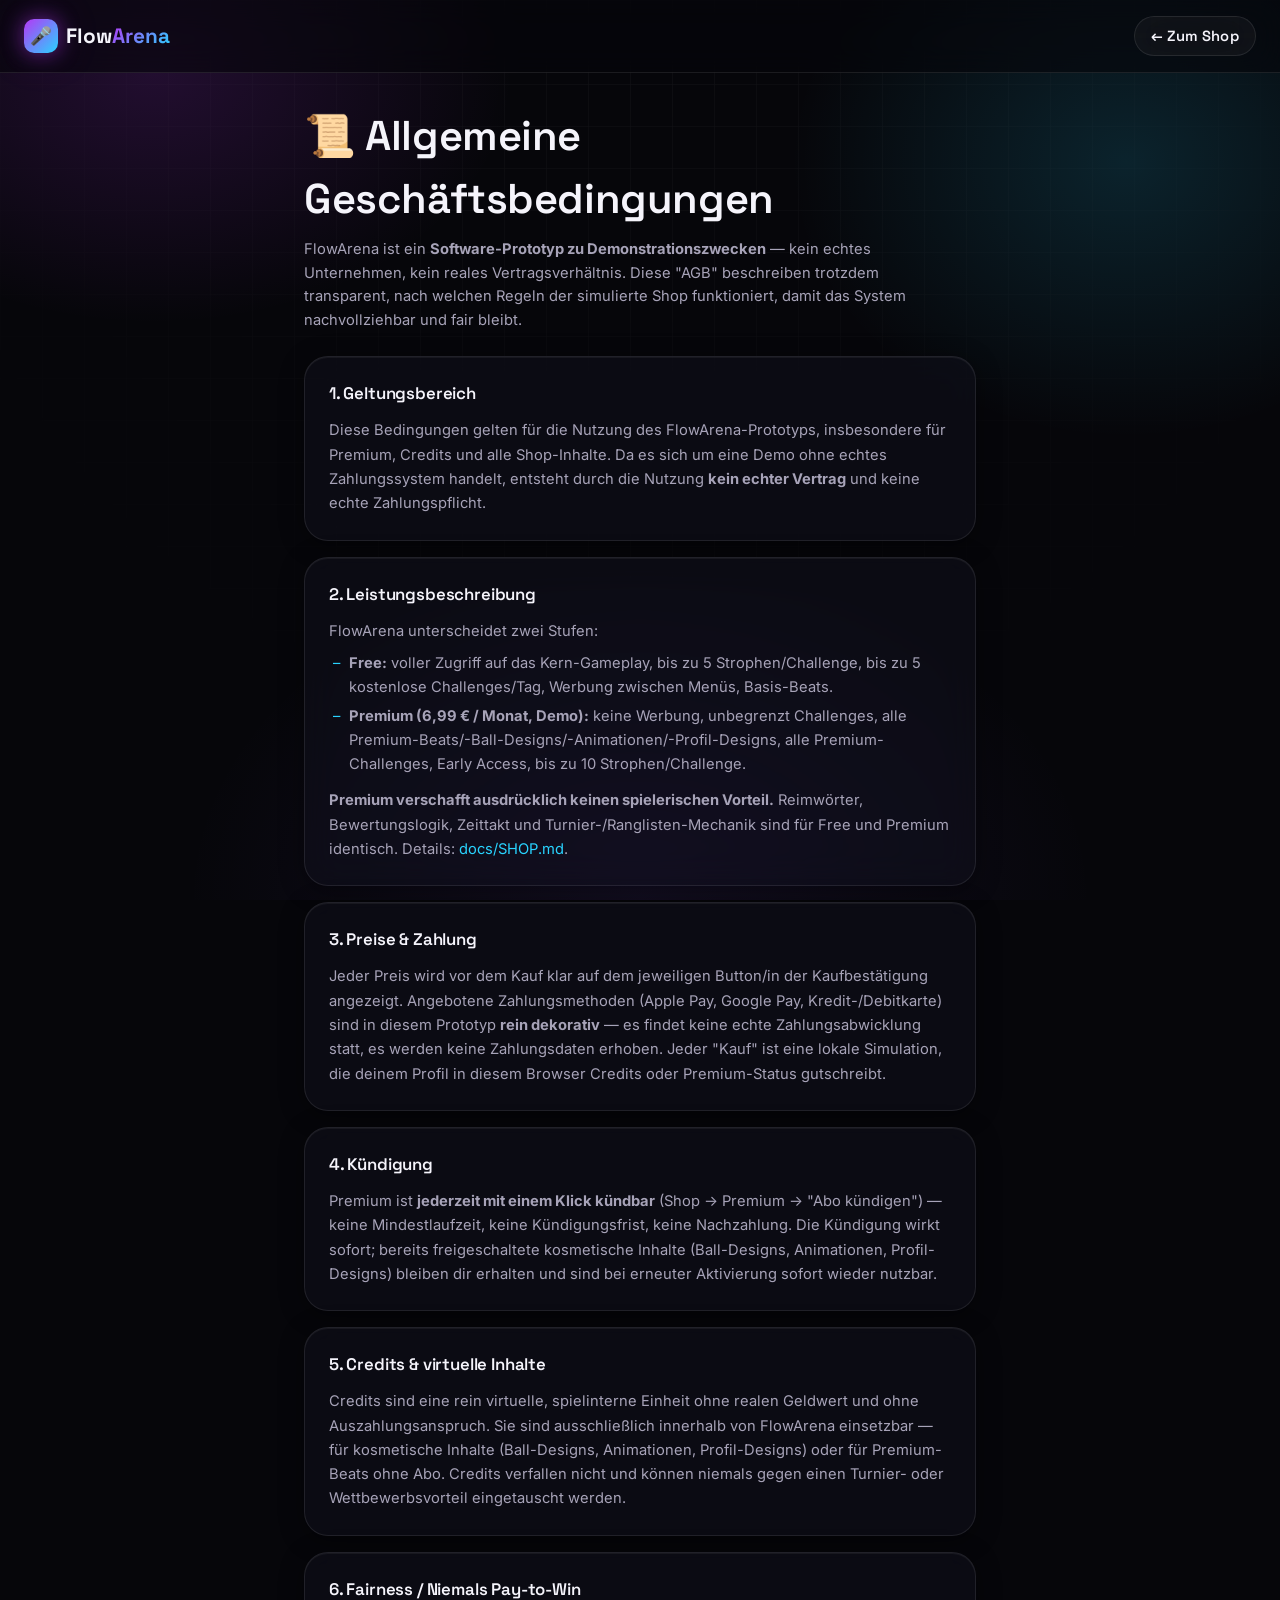
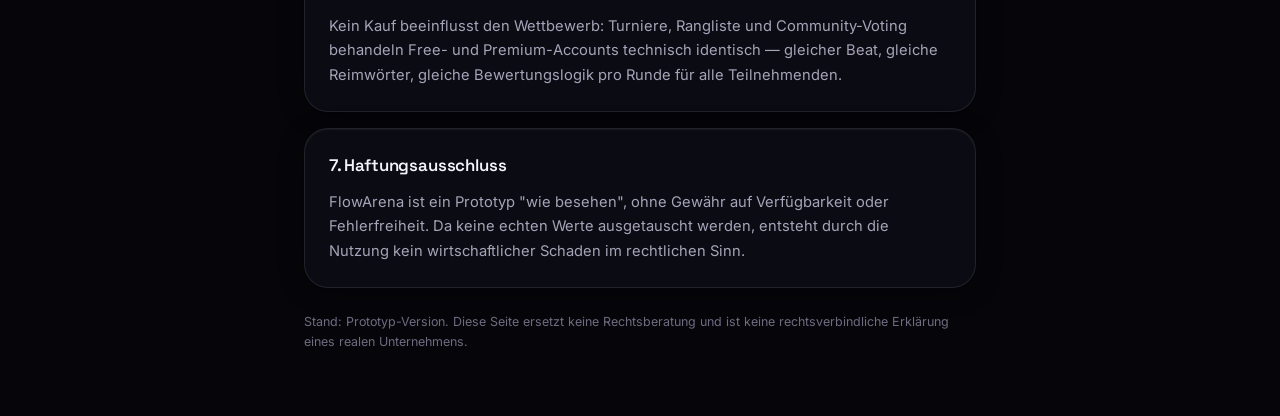
==== agb.html @ 7919bbed "Modul 6: Faires Monetarisierungssystem (Ausbau von Modul 5) Erweitert Shop/Premium/Credits um Kündig" ====
<!doctype html>
<html lang="de">
<head>
  <meta charset="UTF-8" />
  <meta name="viewport" content="width=device-width, initial-scale=1, viewport-fit=cover" />
  <title>FlowArena — AGB</title>
  <meta name="description" content="FlowArena Allgemeine Geschäftsbedingungen (Demo-Prototyp)." />
  <meta name="theme-color" content="#06060a" />

  <link rel="icon" href="data:image/svg+xml,%3Csvg xmlns='http://www.w3.org/2000/svg' viewBox='0 0 100 100'%3E%3Cdefs%3E%3ClinearGradient id='g' x1='0' y1='0' x2='1' y2='1'%3E%3Cstop offset='0' stop-color='%23b537f5'/%3E%3Cstop offset='1' stop-color='%2329d3ff'/%3E%3C/linearGradient%3E%3C/defs%3E%3Crect width='100' height='100' rx='24' fill='%2306060a'/%3E%3Ccircle cx='50' cy='50' r='30' fill='url(%23g)'/%3E%3C/svg%3E" />

  <link rel="preconnect" href="https://fonts.googleapis.com">
  <link rel="preconnect" href="https://fonts.gstatic.com" crossorigin>
  <link href="https://fonts.googleapis.com/css2?family=Space+Grotesk:wght@500;600;700&family=Inter:wght@400;500;600&display=swap" rel="stylesheet">

  <link rel="stylesheet" href="assets/css/tokens.css" />
  <link rel="stylesheet" href="assets/css/base.css" />
  <link rel="stylesheet" href="assets/css/components.css" />
  <link rel="stylesheet" href="assets/css/layout.css" />
  <link rel="stylesheet" href="assets/css/legal.css" />
</head>
<body>
  <div class="bg-fx" aria-hidden="true"></div>

  <header class="nav">
    <a class="nav__brand" href="index.html" style="text-decoration:none;">
      <span class="nav__logo" aria-hidden="true">🎤</span>
      <span>Flow<span class="nav__brand-name">Arena</span></span>
    </a>
    <div class="nav__actions">
      <a class="btn btn-glass btn-sm" href="shop.html" style="text-decoration:none;">← Zum Shop</a>
    </div>
  </header>

  <main class="page legal-page">
    <h1 style="font-size:var(--fs-2xl); margin-bottom:var(--sp-2);">📜 Allgemeine Geschäftsbedingungen</h1>
    <p class="legal-page__intro">
      FlowArena ist ein <strong>Software-Prototyp zu Demonstrationszwecken</strong> — kein echtes Unternehmen,
      kein reales Vertragsverhältnis. Diese "AGB" beschreiben trotzdem transparent, nach welchen Regeln der
      simulierte Shop funktioniert, damit das System nachvollziehbar und fair bleibt.
    </p>

    <section class="card-glass legal-section">
      <h2>1. Geltungsbereich</h2>
      <p>
        Diese Bedingungen gelten für die Nutzung des FlowArena-Prototyps, insbesondere für Premium, Credits und
        alle Shop-Inhalte. Da es sich um eine Demo ohne echtes Zahlungssystem handelt, entsteht durch die Nutzung
        <strong>kein echter Vertrag</strong> und keine echte Zahlungspflicht.
      </p>
    </section>

    <section class="card-glass legal-section">
      <h2>2. Leistungsbeschreibung</h2>
      <p>FlowArena unterscheidet zwei Stufen:</p>
      <ul>
        <li><strong>Free:</strong> voller Zugriff auf das Kern-Gameplay, bis zu 5 Strophen/Challenge, bis zu 5 kostenlose Challenges/Tag, Werbung zwischen Menüs, Basis-Beats.</li>
        <li><strong>Premium (6,99 € / Monat, Demo):</strong> keine Werbung, unbegrenzt Challenges, alle Premium-Beats/-Ball-Designs/-Animationen/-Profil-Designs, alle Premium-Challenges, Early Access, bis zu 10 Strophen/Challenge.</li>
      </ul>
      <p>
        <strong>Premium verschafft ausdrücklich keinen spielerischen Vorteil.</strong> Reimwörter, Bewertungslogik,
        Zeittakt und Turnier-/Ranglisten-Mechanik sind für Free und Premium identisch. Details:
        <a href="docs/SHOP.md">docs/SHOP.md</a>.
      </p>
    </section>

    <section class="card-glass legal-section">
      <h2>3. Preise &amp; Zahlung</h2>
      <p>
        Jeder Preis wird vor dem Kauf klar auf dem jeweiligen Button/in der Kaufbestätigung angezeigt. Angebotene
        Zahlungsmethoden (Apple Pay, Google Pay, Kredit-/Debitkarte) sind in diesem Prototyp <strong>rein
        dekorativ</strong> — es findet keine echte Zahlungsabwicklung statt, es werden keine Zahlungsdaten erhoben.
        Jeder "Kauf" ist eine lokale Simulation, die deinem Profil in diesem Browser Credits oder Premium-Status
        gutschreibt.
      </p>
    </section>

    <section class="card-glass legal-section">
      <h2>4. Kündigung</h2>
      <p>
        Premium ist <strong>jederzeit mit einem Klick kündbar</strong> (Shop → Premium → "Abo kündigen") — keine
        Mindestlaufzeit, keine Kündigungsfrist, keine Nachzahlung. Die Kündigung wirkt sofort; bereits
        freigeschaltete kosmetische Inhalte (Ball-Designs, Animationen, Profil-Designs) bleiben dir erhalten und
        sind bei erneuter Aktivierung sofort wieder nutzbar.
      </p>
    </section>

    <section class="card-glass legal-section">
      <h2>5. Credits &amp; virtuelle Inhalte</h2>
      <p>
        Credits sind eine rein virtuelle, spielinterne Einheit ohne realen Geldwert und ohne Auszahlungsanspruch.
        Sie sind ausschließlich innerhalb von FlowArena einsetzbar — für kosmetische Inhalte (Ball-Designs,
        Animationen, Profil-Designs) oder für Premium-Beats ohne Abo. Credits verfallen nicht und können niemals
        gegen einen Turnier- oder Wettbewerbsvorteil eingetauscht werden.
      </p>
    </section>

    <section class="card-glass legal-section">
      <h2>6. Fairness / Niemals Pay-to-Win</h2>
      <p>
        Kein Kauf beeinflusst den Wettbewerb: Turniere, Rangliste und Community-Voting behandeln Free- und
        Premium-Accounts technisch identisch — gleicher Beat, gleiche Reimwörter, gleiche Bewertungslogik pro
        Runde für alle Teilnehmenden.
      </p>
    </section>

    <section class="card-glass legal-section">
      <h2>7. Haftungsausschluss</h2>
      <p>
        FlowArena ist ein Prototyp "wie besehen", ohne Gewähr auf Verfügbarkeit oder Fehlerfreiheit. Da keine
        echten Werte ausgetauscht werden, entsteht durch die Nutzung kein wirtschaftlicher Schaden im
        rechtlichen Sinn.
      </p>
    </section>

    <p class="legal-page__footnote">
      Stand: Prototyp-Version. Diese Seite ersetzt keine Rechtsberatung und ist keine rechtsverbindliche
      Erklärung eines realen Unternehmens.
    </p>
  </main>
</body>
</html>
---- assets/css/tokens.css ----
/* =========================================================================
   FlowArena — Design Tokens
   Modul 1: Design-System & UI-Richtlinien
   -------------------------------------------------------------------------
   Zentrale Design-Variablen. Diese Datei ist die "single source of truth"
   für Farben, Typografie, Radien, Schatten und Motion. Eine spätere
   Next.js/Tailwind-Migration kann diese Tokens 1:1 in tailwind.config.js
   übernehmen (siehe docs/DESIGN_SYSTEM.md → Tailwind-Mapping).
   ========================================================================= */

:root {
  color-scheme: dark;

  /* ---------- Basis (Schwarz) ---------- */
  --bg: #06060a;
  --bg-elevated: #0b0b12;
  --bg-elevated-2: #101018;
  --surface: rgba(255, 255, 255, 0.045);
  --surface-strong: rgba(255, 255, 255, 0.08);
  --surface-hover: rgba(255, 255, 255, 0.09);
  --border: rgba(255, 255, 255, 0.09);
  --border-strong: rgba(255, 255, 255, 0.18);

  /* ---------- Text ---------- */
  --text: #f5f4fb;
  --text-muted: #a7a3b8;
  --text-dim: #6f6b81;

  /* ---------- Neon-Akzente ---------- */
  --neon-purple: #b537f5;
  --neon-purple-2: #8b5cf6;
  --neon-blue: #29d3ff;
  --neon-blue-2: #3ba7ff;
  --neon-pink: #ff4fd8;

  --gradient-accent: linear-gradient(135deg, var(--neon-purple) 0%, var(--neon-blue) 100%);
  --gradient-accent-soft: linear-gradient(135deg, rgba(181, 55, 245, 0.25) 0%, rgba(41, 211, 255, 0.25) 100%);

  /* ---------- Glow / Schatten ---------- */
  --glow-purple: 0 0 20px rgba(181, 55, 245, 0.5), 0 0 46px rgba(181, 55, 245, 0.18);
  --glow-blue: 0 0 20px rgba(41, 211, 255, 0.45), 0 0 46px rgba(41, 211, 255, 0.16);
  --glow-mixed: 0 0 28px rgba(139, 92, 246, 0.4), 0 0 56px rgba(41, 211, 255, 0.22);
  --shadow-soft: 0 10px 30px rgba(0, 0, 0, 0.45);
  --shadow-card: 0 4px 24px rgba(0, 0, 0, 0.4), inset 0 1px 0 rgba(255, 255, 255, 0.05);
  --shadow-elevated: 0 20px 60px rgba(0, 0, 0, 0.55);

  /* ---------- Glas-Effekt ---------- */
  --glass-blur: 18px;
  --glass-bg: rgba(18, 17, 28, 0.55);
  --glass-bg-strong: rgba(18, 17, 28, 0.78);

  /* ---------- Radien ---------- */
  --r-sm: 10px;
  --r-md: 16px;
  --r-lg: 24px;
  --r-xl: 32px;
  --r-pill: 999px;

  /* ---------- Abstände (4px-Skala) ---------- */
  --sp-1: 4px;
  --sp-2: 8px;
  --sp-3: 12px;
  --sp-4: 16px;
  --sp-5: 20px;
  --sp-6: 24px;
  --sp-8: 32px;
  --sp-10: 40px;
  --sp-12: 48px;
  --sp-16: 64px;
  --sp-20: 80px;

  /* ---------- Typografie ---------- */
  --font-display: "Space Grotesk", "Segoe UI", system-ui, sans-serif;
  --font-body: "Inter", "Segoe UI", system-ui, sans-serif;

  --fs-xs: clamp(0.72rem, 0.7rem + 0.1vw, 0.78rem);
  --fs-sm: clamp(0.84rem, 0.8rem + 0.15vw, 0.92rem);
  --fs-md: clamp(0.95rem, 0.92rem + 0.2vw, 1.05rem);
  --fs-lg: clamp(1.1rem, 1rem + 0.5vw, 1.3rem);
  --fs-xl: clamp(1.4rem, 1.2rem + 1vw, 1.8rem);
  --fs-2xl: clamp(1.9rem, 1.5rem + 2vw, 2.6rem);
  --fs-3xl: clamp(2.4rem, 1.8rem + 3.2vw, 4rem);

  /* ---------- Motion ---------- */
  --ease-out: cubic-bezier(0.16, 1, 0.3, 1);
  --ease-spring: cubic-bezier(0.34, 1.56, 0.64, 1);
  --dur-fast: 150ms;
  --dur-med: 280ms;
  --dur-slow: 600ms;

  /* ---------- Breakpoints (Referenz, für JS/Kommentare) ---------- */
  --bp-mobile: 480px;
  --bp-tablet: 768px;
  --bp-desktop: 1120px;

  /* ---------- Z-Index Skala ---------- */
  --z-nav: 100;
  --z-drawer: 200;
  --z-overlay: 190;
  --z-toast: 300;
}
---- assets/css/base.css ----
/* =========================================================================
   FlowArena — Base / Reset
   ========================================================================= */

*,
*::before,
*::after {
  box-sizing: border-box;
}

html {
  scroll-behavior: smooth;
}

body {
  margin: 0;
  min-height: 100svh;
  background: var(--bg);
  color: var(--text);
  font-family: var(--font-body);
  font-size: var(--fs-md);
  line-height: 1.5;
  -webkit-font-smoothing: antialiased;
  overflow-x: hidden;
}

h1, h2, h3, h4 {
  font-family: var(--font-display);
  margin: 0;
  font-weight: 600;
  letter-spacing: -0.01em;
}

p {
  margin: 0;
}

a {
  color: inherit;
  text-decoration: none;
}

button {
  font: inherit;
  color: inherit;
}

ul {
  list-style: none;
  margin: 0;
  padding: 0;
}

img, svg {
  display: block;
  max-width: 100%;
}

/* Garantiert, dass [hidden] IMMER gewinnt — auch gegen Komponenten, die für
   sich selbst ein unbedingtes display:flex/grid definieren (z.B. .rhyme-reveal). */
[hidden] {
  display: none !important;
}

::selection {
  background: var(--neon-purple);
  color: #fff;
}

/* Scrollbar (webkit) — dezent, passend zum Dark/Neon-Theme */
::-webkit-scrollbar {
  width: 10px;
  height: 10px;
}
::-webkit-scrollbar-track {
  background: transparent;
}
::-webkit-scrollbar-thumb {
  background: var(--surface-strong);
  border-radius: var(--r-pill);
  border: 2px solid var(--bg);
}
::-webkit-scrollbar-thumb:hover {
  background: var(--border-strong);
}

/* Sichtbarer, aber dezenter Fokus-Ring für Tastaturnutzung */
:focus-visible {
  outline: 2px solid var(--neon-blue);
  outline-offset: 3px;
  border-radius: var(--r-sm);
}

/* Respektiert Nutzer, die Animationen reduziert haben möchten */
@media (prefers-reduced-motion: reduce) {
  *, *::before, *::after {
    animation-duration: 0.001ms !important;
    animation-iteration-count: 1 !important;
    transition-duration: 0.001ms !important;
    scroll-behavior: auto !important;
  }
}

/* ---------- Ambient Background FX ---------- */
.bg-fx {
  position: fixed;
  inset: 0;
  z-index: -1;
  pointer-events: none;
  background:
    radial-gradient(600px 420px at 12% 8%, rgba(181, 55, 245, 0.16), transparent 60%),
    radial-gradient(560px 460px at 88% 18%, rgba(41, 211, 255, 0.14), transparent 60%),
    radial-gradient(700px 520px at 50% 100%, rgba(139, 92, 246, 0.1), transparent 65%),
    var(--bg);
  animation: bg-drift 18s ease-in-out infinite alternate;
}

@keyframes bg-drift {
  0%   { filter: hue-rotate(0deg) brightness(1); }
  100% { filter: hue-rotate(8deg) brightness(1.05); }
}

/* Feines Rauschen/Grid, um die Fläche nicht zu leer wirken zu lassen */
.bg-fx::after {
  content: "";
  position: absolute;
  inset: 0;
  opacity: 0.05;
  background-image:
    linear-gradient(rgba(255,255,255,.6) 1px, transparent 1px),
    linear-gradient(90deg, rgba(255,255,255,.6) 1px, transparent 1px);
  background-size: 42px 42px;
  mask-image: radial-gradient(circle at 50% 0%, black, transparent 75%);
}
---- assets/css/components.css ----
/* =========================================================================
   FlowArena — Komponenten
   Buttons, Glas-Karten, Toggles, Segmented Controls, Chips, Drawer …
   ========================================================================= */

/* ---------- Glas-Effekt Basisklasse ---------- */
.glass {
  background: var(--glass-bg);
  backdrop-filter: blur(var(--glass-blur)) saturate(140%);
  -webkit-backdrop-filter: blur(var(--glass-blur)) saturate(140%);
  border: 1px solid var(--border);
  box-shadow: var(--shadow-card);
}

/* ---------- Buttons ---------- */
.btn {
  display: inline-flex;
  align-items: center;
  justify-content: center;
  gap: var(--sp-2);
  border: none;
  cursor: pointer;
  border-radius: var(--r-pill);
  padding: 0.85em 1.6em;
  font-family: var(--font-display);
  font-size: var(--fs-md);
  font-weight: 600;
  letter-spacing: 0.01em;
  color: var(--text);
  transition: transform var(--dur-fast) var(--ease-spring),
              box-shadow var(--dur-med) var(--ease-out),
              background var(--dur-med) var(--ease-out),
              border-color var(--dur-med) var(--ease-out);
  will-change: transform;
  -webkit-tap-highlight-color: transparent;
}

.btn:hover {
  transform: translateY(-2px) scale(1.045);
}

.btn:active {
  transform: translateY(0) scale(0.98);
  transition-duration: 80ms;
}

.btn-primary {
  background: var(--gradient-accent);
  box-shadow: var(--glow-mixed), var(--shadow-soft);
}

.btn-primary:hover {
  box-shadow: 0 0 34px rgba(181, 55, 245, 0.6), 0 0 70px rgba(41, 211, 255, 0.32), var(--shadow-soft);
}

.btn-glass {
  background: var(--surface);
  border: 1px solid var(--border);
  backdrop-filter: blur(var(--glass-blur));
  -webkit-backdrop-filter: blur(var(--glass-blur));
}

.btn-glass:hover {
  background: var(--surface-hover);
  border-color: var(--border-strong);
  box-shadow: var(--glow-blue);
}

.btn-icon {
  padding: 0.7em;
  border-radius: var(--r-pill);
  background: var(--surface);
  border: 1px solid var(--border);
  width: 44px;
  height: 44px;
}

.btn-icon:hover {
  background: var(--surface-hover);
  box-shadow: var(--glow-purple);
}

.btn-hero {
  padding: 1.05em 2.4em;
  font-size: var(--fs-lg);
}

.btn-sm {
  padding: 0.55em 1.1em;
  font-size: var(--fs-sm);
}

.btn:disabled {
  opacity: 0.45;
  cursor: not-allowed;
  transform: none !important;
  box-shadow: none !important;
}

/* ---------- Karten ---------- */
.card {
  border-radius: var(--r-lg);
  padding: var(--sp-6);
}

.card-glass {
  background: var(--glass-bg);
  backdrop-filter: blur(var(--glass-blur)) saturate(140%);
  -webkit-backdrop-filter: blur(var(--glass-blur)) saturate(140%);
  border: 1px solid var(--border);
  border-radius: var(--r-lg);
  box-shadow: var(--shadow-card);
  padding: var(--sp-6);
  transition: transform var(--dur-med) var(--ease-out), border-color var(--dur-med), box-shadow var(--dur-med);
}

/* ---------- Chips (Quick-Settings-Vorschau) ---------- */
.chip {
  display: inline-flex;
  align-items: center;
  gap: var(--sp-2);
  padding: var(--sp-2) var(--sp-4);
  border-radius: var(--r-pill);
  background: var(--surface);
  border: 1px solid var(--border);
  font-size: var(--fs-sm);
  color: var(--text-muted);
  cursor: pointer;
  transition: all var(--dur-fast) var(--ease-out);
}

.chip:hover {
  border-color: var(--border-strong);
  color: var(--text);
  transform: translateY(-1px) scale(1.03);
  box-shadow: var(--glow-purple);
}

.chip__label {
  color: var(--text-dim);
}

.chip__value {
  color: var(--text);
  font-weight: 600;
}

.chip__dot {
  width: 7px;
  height: 7px;
  border-radius: 50%;
  background: var(--gradient-accent);
  box-shadow: 0 0 8px rgba(181, 55, 245, 0.8);
}

/* ---------- Badge ---------- */
.badge {
  display: inline-flex;
  align-items: center;
  gap: var(--sp-2);
  padding: var(--sp-1) var(--sp-3);
  border-radius: var(--r-pill);
  font-size: var(--fs-xs);
  font-weight: 700;
  text-transform: uppercase;
  letter-spacing: 0.08em;
  background: var(--gradient-accent-soft);
  border: 1px solid rgba(181, 55, 245, 0.35);
  color: #e9d9ff;
}

.badge__pulse {
  width: 6px;
  height: 6px;
  border-radius: 50%;
  background: var(--neon-blue);
  box-shadow: 0 0 8px var(--neon-blue);
  animation: pulse-dot 1.6s ease-in-out infinite;
}

@keyframes pulse-dot {
  0%, 100% { opacity: 1; transform: scale(1); }
  50% { opacity: 0.4; transform: scale(0.7); }
}

/* ---------- Segmented Control (z.B. Schwierigkeitsgrad) ---------- */
.segmented {
  display: inline-flex;
  gap: 4px;
  padding: 4px;
  border-radius: var(--r-pill);
  background: var(--surface);
  border: 1px solid var(--border);
}

.segmented__opt {
  border: none;
  background: transparent;
  color: var(--text-muted);
  padding: 0.6em 1.2em;
  border-radius: var(--r-pill);
  font-family: var(--font-display);
  font-weight: 600;
  font-size: var(--fs-sm);
  cursor: pointer;
  transition: all var(--dur-fast) var(--ease-out);
}

.segmented__opt:hover {
  color: var(--text);
}

.segmented__opt.is-active {
  color: #fff;
  background: var(--gradient-accent);
  box-shadow: var(--glow-purple);
}

/* ---------- Toggle Switch ---------- */
.toggle {
  display: inline-flex;
  align-items: center;
  gap: var(--sp-3);
  cursor: pointer;
  user-select: none;
}

.toggle__track {
  position: relative;
  width: 46px;
  height: 26px;
  border-radius: var(--r-pill);
  background: var(--surface-strong);
  border: 1px solid var(--border);
  transition: background var(--dur-med) var(--ease-out), box-shadow var(--dur-med);
  flex-shrink: 0;
}

.toggle__thumb {
  position: absolute;
  top: 2px;
  left: 2px;
  width: 20px;
  height: 20px;
  border-radius: 50%;
  background: var(--text);
  transition: transform var(--dur-med) var(--ease-spring);
}

.toggle.is-on .toggle__track {
  background: var(--gradient-accent);
  box-shadow: var(--glow-purple);
  border-color: transparent;
}

.toggle.is-on .toggle__thumb {
  transform: translateX(20px);
  background: #fff;
}

.toggle__label {
  font-size: var(--fs-sm);
  color: var(--text-muted);
}

.toggle.is-on .toggle__label {
  color: var(--text);
}

/* ---------- Stepper (z.B. Strophenanzahl) ---------- */
.stepper {
  display: inline-flex;
  align-items: center;
  gap: var(--sp-4);
  background: var(--surface);
  border: 1px solid var(--border);
  border-radius: var(--r-pill);
  padding: var(--sp-1);
}

.stepper__btn {
  width: 34px;
  height: 34px;
  border-radius: 50%;
  border: none;
  background: var(--surface-strong);
  color: var(--text);
  font-size: var(--fs-lg);
  font-weight: 700;
  line-height: 1;
  cursor: pointer;
  display: flex;
  align-items: center;
  justify-content: center;
  transition: all var(--dur-fast) var(--ease-spring);
}

.stepper__btn:hover {
  transform: scale(1.12);
  box-shadow: var(--glow-blue);
}

.stepper__value {
  min-width: 1.6ch;
  text-align: center;
  font-family: var(--font-display);
  font-weight: 700;
  font-size: var(--fs-lg);
}

/* ---------- Select ---------- */
.select {
  appearance: none;
  -webkit-appearance: none;
  width: 100%;
  padding: 0.8em 2.4em 0.8em 1.1em;
  border-radius: var(--r-md);
  background: var(--surface) url('data:image/svg+xml;utf8,<svg xmlns="http://www.w3.org/2000/svg" viewBox="0 0 20 20" fill="%239d9aab"><path d="M5.5 7.5l4.5 4.5 4.5-4.5" stroke="%239d9aab" stroke-width="1.6" fill="none" stroke-linecap="round" stroke-linejoin="round"/></svg>') no-repeat right 1em center;
  background-size: 16px;
  border: 1px solid var(--border);
  color: var(--text);
  font-family: var(--font-body);
  font-size: var(--fs-sm);
  cursor: pointer;
  transition: all var(--dur-fast) var(--ease-out);
}

.select:hover, .select:focus-visible {
  border-color: var(--border-strong);
}

/* ---------- Beat-Auswahl Karten ---------- */
.beat-list {
  display: flex;
  flex-direction: column;
  gap: var(--sp-2);
  max-height: 260px;
  overflow-y: auto;
  padding-right: var(--sp-1);
}

.beat-card {
  display: flex;
  align-items: center;
  justify-content: space-between;
  gap: var(--sp-3);
  padding: var(--sp-3) var(--sp-4);
  border-radius: var(--r-md);
  background: var(--surface);
  border: 1px solid var(--border);
  cursor: pointer;
  transition: all var(--dur-fast) var(--ease-out);
}

.beat-card:hover {
  border-color: var(--border-strong);
  transform: translateX(2px);
}

.beat-card.is-active {
  border-color: var(--neon-purple);
  background: linear-gradient(90deg, rgba(181, 55, 245, 0.14), rgba(41, 211, 255, 0.08));
  box-shadow: var(--glow-purple);
}

.beat-card__info {
  display: flex;
  flex-direction: column;
  gap: 2px;
}

.beat-card__name {
  font-weight: 600;
  font-size: var(--fs-sm);
}

.beat-card__meta {
  font-size: var(--fs-xs);
  color: var(--text-dim);
}

.beat-card__bpm {
  font-family: var(--font-display);
  font-size: var(--fs-xs);
  font-weight: 700;
  color: var(--neon-blue);
  background: rgba(41, 211, 255, 0.1);
  border: 1px solid rgba(41, 211, 255, 0.3);
  padding: 3px 8px;
  border-radius: var(--r-pill);
  white-space: nowrap;
}

/* Modul 4: Premium-gesperrte Beats */
.beat-card.is-locked {
  opacity: 0.6;
}

.beat-card.is-locked:hover {
  opacity: 0.85;
}

.beat-card__lock {
  font-family: var(--font-display);
  font-size: var(--fs-xs);
  font-weight: 700;
  color: #ffd7a8;
  background: rgba(255, 170, 60, 0.1);
  border: 1px solid rgba(255, 170, 60, 0.3);
  padding: 3px 8px;
  border-radius: var(--r-pill);
  white-space: nowrap;
}

/* ---------- Form Gruppen ---------- */
.field {
  display: flex;
  flex-direction: column;
  gap: var(--sp-2);
  margin-bottom: var(--sp-6);
}

.field__head {
  display: flex;
  align-items: center;
  justify-content: space-between;
}

.field__label {
  font-family: var(--font-display);
  font-weight: 600;
  font-size: var(--fs-sm);
  color: var(--text);
}

.field__hint {
  font-size: var(--fs-xs);
  color: var(--text-dim);
}

/* ---------- Overlay + Drawer ---------- */
.drawer-overlay {
  position: fixed;
  inset: 0;
  background: rgba(3, 3, 8, 0.6);
  backdrop-filter: blur(4px);
  z-index: var(--z-overlay);
  opacity: 0;
  pointer-events: none;
  transition: opacity var(--dur-med) var(--ease-out);
}

.drawer-overlay.is-open {
  opacity: 1;
  pointer-events: auto;
}

.settings-drawer {
  position: fixed;
  top: 0;
  right: 0;
  height: 100%;
  width: min(420px, 100%);
  background: var(--glass-bg-strong);
  backdrop-filter: blur(24px) saturate(140%);
  -webkit-backdrop-filter: blur(24px) saturate(140%);
  border-left: 1px solid var(--border);
  box-shadow: var(--shadow-elevated);
  z-index: var(--z-drawer);
  transform: translateX(100%);
  transition: transform var(--dur-slow) var(--ease-out);
  display: flex;
  flex-direction: column;
  overflow: hidden;
}

.settings-drawer.is-open {
  transform: translateX(0);
}

.settings-drawer__head {
  display: flex;
  align-items: center;
  justify-content: space-between;
  padding: var(--sp-6);
  border-bottom: 1px solid var(--border);
  flex-shrink: 0;
}

.settings-drawer__body {
  padding: var(--sp-6);
  overflow-y: auto;
  flex: 1;
}

.settings-drawer__foot {
  padding: var(--sp-5) var(--sp-6);
  border-top: 1px solid var(--border);
  flex-shrink: 0;
}

.settings-drawer__foot .btn {
  width: 100%;
}

/* ---------- Toast ---------- */
.toast {
  position: fixed;
  left: 50%;
  bottom: var(--sp-8);
  transform: translate(-50%, 20px);
  padding: var(--sp-3) var(--sp-6);
  border-radius: var(--r-pill);
  background: var(--glass-bg-strong);
  border: 1px solid var(--border-strong);
  box-shadow: var(--glow-mixed), var(--shadow-elevated);
  font-size: var(--fs-sm);
  font-weight: 600;
  z-index: var(--z-toast);
  opacity: 0;
  pointer-events: none;
  transition: all var(--dur-med) var(--ease-spring);
  display: flex;
  align-items: center;
  gap: var(--sp-2);
}

.toast.is-visible {
  opacity: 1;
  transform: translate(-50%, 0);
}

/* ---------- Responsive Anpassungen für Drawer ---------- */
@media (max-width: 640px) {
  .settings-drawer {
    width: 100%;
    top: auto;
    bottom: 0;
    height: min(88svh, 720px);
    right: 0;
    border-left: none;
    border-top: 1px solid var(--border);
    border-radius: var(--r-xl) var(--r-xl) 0 0;
    transform: translateY(100%);
  }
  .settings-drawer.is-open {
    transform: translateY(0);
  }
}
---- assets/css/layout.css ----
/* =========================================================================
   FlowArena — Layout (Nav, Hero, Quick-Settings, Footer)
   ========================================================================= */

.page {
  max-width: 1200px;
  margin: 0 auto;
  padding: 0 var(--sp-6);
}

/* ---------- Nav ---------- */
.nav {
  position: sticky;
  top: 0;
  z-index: var(--z-nav);
  display: flex;
  align-items: center;
  justify-content: space-between;
  gap: var(--sp-4);
  padding: var(--sp-4) var(--sp-6);
  background: rgba(6, 6, 10, 0.6);
  backdrop-filter: blur(16px);
  -webkit-backdrop-filter: blur(16px);
  border-bottom: 1px solid var(--border);
}

.nav__brand {
  display: flex;
  align-items: center;
  gap: var(--sp-2);
  font-family: var(--font-display);
  font-weight: 700;
  font-size: var(--fs-lg);
}

.nav__logo {
  width: 34px;
  height: 34px;
  border-radius: var(--r-sm);
  background: var(--gradient-accent);
  box-shadow: var(--glow-purple);
  display: flex;
  align-items: center;
  justify-content: center;
  font-size: 1.1rem;
}

.nav__brand-name {
  background: var(--gradient-accent);
  -webkit-background-clip: text;
  background-clip: text;
  color: transparent;
}

.nav__links {
  display: flex;
  align-items: center;
  gap: var(--sp-2);
}

.nav__link {
  padding: var(--sp-2) var(--sp-4);
  border-radius: var(--r-pill);
  font-size: var(--fs-sm);
  font-weight: 500;
  color: var(--text-muted);
  transition: all var(--dur-fast) var(--ease-out);
}

.nav__link:hover {
  color: var(--text);
  background: var(--surface);
}

.nav__actions {
  display: flex;
  align-items: center;
  gap: var(--sp-3);
}

@media (max-width: 780px) {
  .nav__links { display: none; }
}

/* ---------- Hero ---------- */
.hero {
  padding: var(--sp-20) var(--sp-6) var(--sp-16);
  display: flex;
  flex-direction: column;
  align-items: center;
  text-align: center;
  gap: var(--sp-6);
  max-width: 860px;
  margin: 0 auto;
}

.hero__title {
  font-size: var(--fs-3xl);
  line-height: 1.05;
}

.hero__title .accent {
  background: var(--gradient-accent);
  -webkit-background-clip: text;
  background-clip: text;
  color: transparent;
}

.hero__subtitle {
  color: var(--text-muted);
  font-size: var(--fs-md);
  max-width: 560px;
}

.hero__cta {
  display: flex;
  flex-wrap: wrap;
  align-items: center;
  justify-content: center;
  gap: var(--sp-4);
  margin-top: var(--sp-2);
}

/* ---------- Footer ---------- */
.footer {
  border-top: 1px solid var(--border);
  padding: var(--sp-8) var(--sp-6) var(--sp-12);
  text-align: center;
  color: var(--text-dim);
  font-size: var(--fs-xs);
}

/* ---------- Kleine Responsive Feinheiten ---------- */
@media (max-width: 480px) {
  .hero { padding: var(--sp-12) var(--sp-4) var(--sp-10); }
  .btn-hero { width: 100%; }
  .nav { padding: var(--sp-3) var(--sp-4); }
}
---- assets/css/legal.css ----
/* =========================================================================
   FlowArena — Rechtliche Seiten (Datenschutz, AGB) — Modul 6
   ========================================================================= */

.legal-page {
  padding-top: var(--sp-8);
  padding-bottom: var(--sp-16);
  max-width: 720px;
}

.legal-page__intro {
  color: var(--text-muted);
  font-size: var(--fs-sm);
  line-height: 1.6;
  margin-bottom: var(--sp-6);
  max-width: 640px;
}

.legal-section {
  padding: var(--sp-6);
  margin-bottom: var(--sp-4);
}

.legal-section h2 {
  font-size: var(--fs-md);
  margin-bottom: var(--sp-3);
}

.legal-section p {
  color: var(--text-muted);
  font-size: var(--fs-sm);
  line-height: 1.65;
}

.legal-section p + p {
  margin-top: var(--sp-3);
}

.legal-section ul {
  margin: var(--sp-2) 0 var(--sp-3);
  padding-left: var(--sp-5);
  color: var(--text-muted);
  font-size: var(--fs-sm);
  line-height: 1.65;
}

.legal-section li + li {
  margin-top: var(--sp-1);
}

.legal-section li {
  position: relative;
}

.legal-section li::before {
  content: "–";
  position: absolute;
  left: calc(-1 * var(--sp-4));
  color: var(--neon-blue);
}

.legal-section a,
.legal-page__footnote a {
  color: var(--neon-blue);
}

.legal-section code {
  background: var(--surface-strong);
  padding: 1px 6px;
  border-radius: 4px;
  font-size: 0.9em;
}

.legal-page__footnote {
  color: var(--text-dim);
  font-size: var(--fs-xs);
  margin-top: var(--sp-6);
  line-height: 1.6;
}
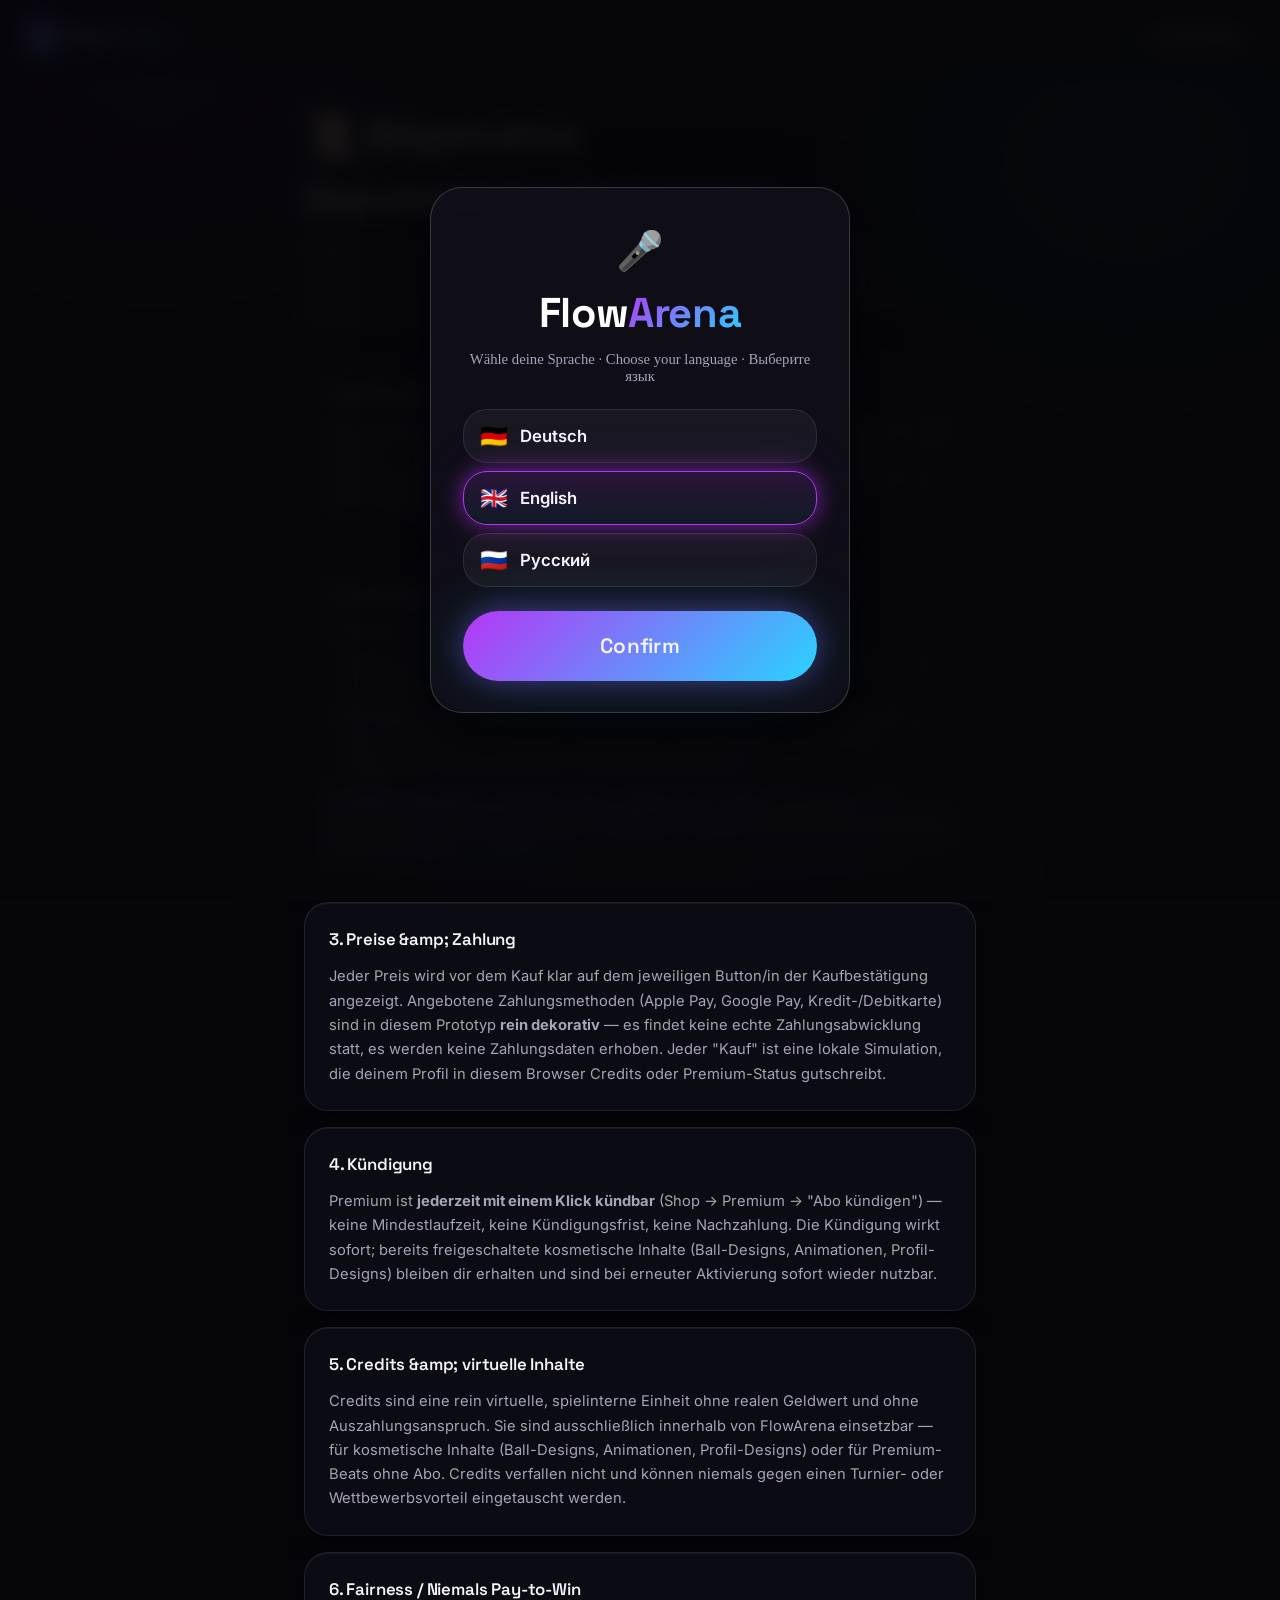
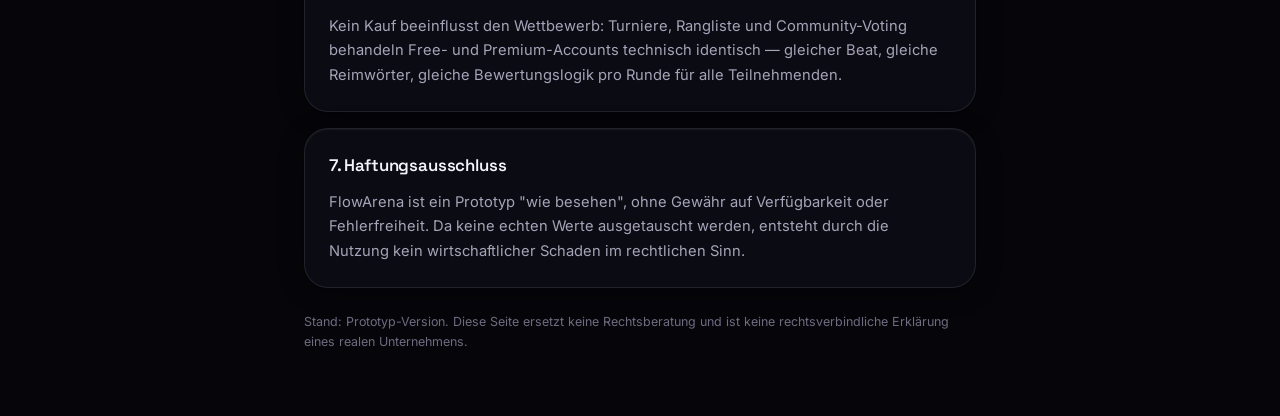
==== commit 76cf398e: "Modul 7 (Teil 7): Mehrsprachigkeit — Datenschutzerklärung & AGB - datenschutz.html und agb.html komp" ====
--- a/agb.html
+++ b/agb.html
@@ -18,6 +18,7 @@
   <link rel="stylesheet" href="assets/css/components.css" />
   <link rel="stylesheet" href="assets/css/layout.css" />
   <link rel="stylesheet" href="assets/css/legal.css" />
+  <link rel="stylesheet" href="assets/css/i18n.css" />
 </head>
 <body>
   <div class="bg-fx" aria-hidden="true"></div>
@@ -28,21 +29,21 @@
       <span>Flow<span class="nav__brand-name">Arena</span></span>
     </a>
     <div class="nav__actions">
-      <a class="btn btn-glass btn-sm" href="shop.html" style="text-decoration:none;">← Zum Shop</a>
+      <a class="btn btn-glass btn-sm" href="shop.html" style="text-decoration:none;" data-i18n="legal.backToShop">← Zum Shop</a>
     </div>
   </header>
 
   <main class="page legal-page">
-    <h1 style="font-size:var(--fs-2xl); margin-bottom:var(--sp-2);">📜 Allgemeine Geschäftsbedingungen</h1>
-    <p class="legal-page__intro">
+    <h1 style="font-size:var(--fs-2xl); margin-bottom:var(--sp-2);" data-i18n="legal.terms.pageTitle">📜 Allgemeine Geschäftsbedingungen</h1>
+    <p class="legal-page__intro" data-i18n-html="legal.terms.intro">
       FlowArena ist ein <strong>Software-Prototyp zu Demonstrationszwecken</strong> — kein echtes Unternehmen,
       kein reales Vertragsverhältnis. Diese "AGB" beschreiben trotzdem transparent, nach welchen Regeln der
       simulierte Shop funktioniert, damit das System nachvollziehbar und fair bleibt.
     </p>
 
     <section class="card-glass legal-section">
-      <h2>1. Geltungsbereich</h2>
-      <p>
+      <h2 data-i18n="legal.terms.s1Title">1. Geltungsbereich</h2>
+      <p data-i18n-html="legal.terms.s1Body">
         Diese Bedingungen gelten für die Nutzung des FlowArena-Prototyps, insbesondere für Premium, Credits und
         alle Shop-Inhalte. Da es sich um eine Demo ohne echtes Zahlungssystem handelt, entsteht durch die Nutzung
         <strong>kein echter Vertrag</strong> und keine echte Zahlungspflicht.
@@ -50,13 +51,13 @@
     </section>
 
     <section class="card-glass legal-section">
-      <h2>2. Leistungsbeschreibung</h2>
-      <p>FlowArena unterscheidet zwei Stufen:</p>
+      <h2 data-i18n="legal.terms.s2Title">2. Leistungsbeschreibung</h2>
+      <p data-i18n="legal.terms.s2Intro">FlowArena unterscheidet zwei Stufen:</p>
       <ul>
-        <li><strong>Free:</strong> voller Zugriff auf das Kern-Gameplay, bis zu 5 Strophen/Challenge, bis zu 5 kostenlose Challenges/Tag, Werbung zwischen Menüs, Basis-Beats.</li>
-        <li><strong>Premium (6,99 € / Monat, Demo):</strong> keine Werbung, unbegrenzt Challenges, alle Premium-Beats/-Ball-Designs/-Animationen/-Profil-Designs, alle Premium-Challenges, Early Access, bis zu 10 Strophen/Challenge.</li>
+        <li data-i18n-html="legal.terms.s2Li1"><strong>Free:</strong> voller Zugriff auf das Kern-Gameplay, bis zu 5 Strophen/Challenge, bis zu 5 kostenlose Challenges/Tag, Werbung zwischen Menüs, Basis-Beats.</li>
+        <li data-i18n-html="legal.terms.s2Li2"><strong>Premium (6,99 € / Monat, Demo):</strong> keine Werbung, unbegrenzt Challenges, alle Premium-Beats/-Ball-Designs/-Animationen/-Profil-Designs, alle Premium-Challenges, Early Access, bis zu 10 Strophen/Challenge.</li>
       </ul>
-      <p>
+      <p data-i18n-html="legal.terms.s2Body">
         <strong>Premium verschafft ausdrücklich keinen spielerischen Vorteil.</strong> Reimwörter, Bewertungslogik,
         Zeittakt und Turnier-/Ranglisten-Mechanik sind für Free und Premium identisch. Details:
         <a href="docs/SHOP.md">docs/SHOP.md</a>.
@@ -64,8 +65,8 @@
     </section>
 
     <section class="card-glass legal-section">
-      <h2>3. Preise &amp; Zahlung</h2>
-      <p>
+      <h2 data-i18n="legal.terms.s3Title">3. Preise &amp; Zahlung</h2>
+      <p data-i18n-html="legal.terms.s3Body">
         Jeder Preis wird vor dem Kauf klar auf dem jeweiligen Button/in der Kaufbestätigung angezeigt. Angebotene
         Zahlungsmethoden (Apple Pay, Google Pay, Kredit-/Debitkarte) sind in diesem Prototyp <strong>rein
         dekorativ</strong> — es findet keine echte Zahlungsabwicklung statt, es werden keine Zahlungsdaten erhoben.
@@ -75,8 +76,8 @@
     </section>
 
     <section class="card-glass legal-section">
-      <h2>4. Kündigung</h2>
-      <p>
+      <h2 data-i18n="legal.terms.s4Title">4. Kündigung</h2>
+      <p data-i18n-html="legal.terms.s4Body">
         Premium ist <strong>jederzeit mit einem Klick kündbar</strong> (Shop → Premium → "Abo kündigen") — keine
         Mindestlaufzeit, keine Kündigungsfrist, keine Nachzahlung. Die Kündigung wirkt sofort; bereits
         freigeschaltete kosmetische Inhalte (Ball-Designs, Animationen, Profil-Designs) bleiben dir erhalten und
@@ -85,8 +86,8 @@
     </section>
 
     <section class="card-glass legal-section">
-      <h2>5. Credits &amp; virtuelle Inhalte</h2>
-      <p>
+      <h2 data-i18n="legal.terms.s5Title">5. Credits &amp; virtuelle Inhalte</h2>
+      <p data-i18n="legal.terms.s5Body">
         Credits sind eine rein virtuelle, spielinterne Einheit ohne realen Geldwert und ohne Auszahlungsanspruch.
         Sie sind ausschließlich innerhalb von FlowArena einsetzbar — für kosmetische Inhalte (Ball-Designs,
         Animationen, Profil-Designs) oder für Premium-Beats ohne Abo. Credits verfallen nicht und können niemals
@@ -95,8 +96,8 @@
     </section>
 
     <section class="card-glass legal-section">
-      <h2>6. Fairness / Niemals Pay-to-Win</h2>
-      <p>
+      <h2 data-i18n="legal.terms.s6Title">6. Fairness / Niemals Pay-to-Win</h2>
+      <p data-i18n="legal.terms.s6Body">
         Kein Kauf beeinflusst den Wettbewerb: Turniere, Rangliste und Community-Voting behandeln Free- und
         Premium-Accounts technisch identisch — gleicher Beat, gleiche Reimwörter, gleiche Bewertungslogik pro
         Runde für alle Teilnehmenden.
@@ -104,18 +105,21 @@
     </section>
 
     <section class="card-glass legal-section">
-      <h2>7. Haftungsausschluss</h2>
-      <p>
+      <h2 data-i18n="legal.terms.s7Title">7. Haftungsausschluss</h2>
+      <p data-i18n="legal.terms.s7Body">
         FlowArena ist ein Prototyp "wie besehen", ohne Gewähr auf Verfügbarkeit oder Fehlerfreiheit. Da keine
         echten Werte ausgetauscht werden, entsteht durch die Nutzung kein wirtschaftlicher Schaden im
         rechtlichen Sinn.
       </p>
     </section>
 
-    <p class="legal-page__footnote">
+    <p class="legal-page__footnote" data-i18n="legal.terms.footnote">
       Stand: Prototyp-Version. Diese Seite ersetzt keine Rechtsberatung und ist keine rechtsverbindliche
       Erklärung eines realen Unternehmens.
     </p>
   </main>
+
+  <script src="assets/js/i18n-data.js"></script>
+  <script src="assets/js/i18n.js"></script>
 </body>
 </html>
--- a/assets/css/i18n.css
+++ b/assets/css/i18n.css
@@ -0,0 +1,138 @@
+/* =========================================================================
+   FlowArena — i18n: Erststart-Sprachwahl + Sprachumschalter (Einstellungen)
+   ========================================================================= */
+
+.i18n-picker-overlay {
+  position: fixed;
+  inset: 0;
+  z-index: 500;
+  display: flex;
+  align-items: center;
+  justify-content: center;
+  background: rgba(6, 6, 10, 0.92);
+  backdrop-filter: blur(10px);
+  padding: var(--sp-4);
+  opacity: 1;
+  transition: opacity 220ms var(--ease-out);
+}
+
+.i18n-picker-overlay.is-leaving {
+  opacity: 0;
+}
+
+.i18n-picker {
+  width: 100%;
+  max-width: 420px;
+  padding: var(--sp-10) var(--sp-8) var(--sp-8);
+  border-radius: var(--r-xl);
+  background: var(--glass-bg-strong);
+  border: 1px solid var(--border-strong);
+  box-shadow: var(--shadow-elevated);
+  text-align: center;
+}
+
+.i18n-picker__logo {
+  font-size: 2.4rem;
+  margin-bottom: var(--sp-3);
+}
+
+.i18n-picker__title {
+  font-family: var(--font-display);
+  font-size: var(--fs-2xl);
+  font-weight: 700;
+  margin-bottom: var(--sp-3);
+}
+
+.i18n-picker__title-accent {
+  background: var(--gradient-accent);
+  -webkit-background-clip: text;
+  background-clip: text;
+  color: transparent;
+}
+
+.i18n-picker__sub {
+  color: var(--text-muted);
+  font-size: var(--fs-sm);
+  margin-bottom: var(--sp-6);
+}
+
+.i18n-picker__opts {
+  display: flex;
+  flex-direction: column;
+  gap: var(--sp-2);
+  margin-bottom: var(--sp-6);
+}
+
+.i18n-picker__opt {
+  display: flex;
+  align-items: center;
+  gap: var(--sp-3);
+  padding: var(--sp-3) var(--sp-4);
+  border-radius: var(--r-lg);
+  background: var(--surface);
+  border: 1px solid var(--border);
+  color: var(--text);
+  font-family: var(--font-body);
+  font-size: var(--fs-md);
+  font-weight: 600;
+  cursor: pointer;
+  transition: all var(--dur-fast) var(--ease-out);
+}
+
+.i18n-picker__opt:hover {
+  border-color: var(--border-strong);
+  transform: translateY(-1px);
+}
+
+.i18n-picker__opt.is-selected {
+  border-color: var(--neon-purple);
+  background: linear-gradient(180deg, rgba(181, 55, 245, 0.16), rgba(41, 211, 255, 0.06));
+  box-shadow: var(--glow-purple);
+}
+
+.i18n-picker__opt-flag {
+  font-size: 1.4rem;
+}
+
+.i18n-picker__confirm {
+  width: 100%;
+}
+
+/* ---------- Sprachumschalter im Einstellungen-Drawer ---------- */
+.lang-switch {
+  display: flex;
+  gap: var(--sp-2);
+}
+
+.lang-switch__opt {
+  flex: 1;
+  display: flex;
+  flex-direction: column;
+  align-items: center;
+  gap: 4px;
+  padding: var(--sp-3) var(--sp-2);
+  border-radius: var(--r-md);
+  background: var(--surface);
+  border: 1px solid var(--border);
+  color: var(--text-muted);
+  font-size: var(--fs-xs);
+  font-weight: 600;
+  cursor: pointer;
+  transition: all var(--dur-fast) var(--ease-out);
+}
+
+.lang-switch__opt:hover {
+  color: var(--text);
+  border-color: var(--border-strong);
+}
+
+.lang-switch__opt.is-active {
+  color: var(--text);
+  border-color: var(--neon-purple);
+  background: linear-gradient(180deg, rgba(181, 55, 245, 0.16), rgba(41, 211, 255, 0.06));
+  box-shadow: var(--glow-purple);
+}
+
+.lang-switch__flag {
+  font-size: 1.3rem;
+}
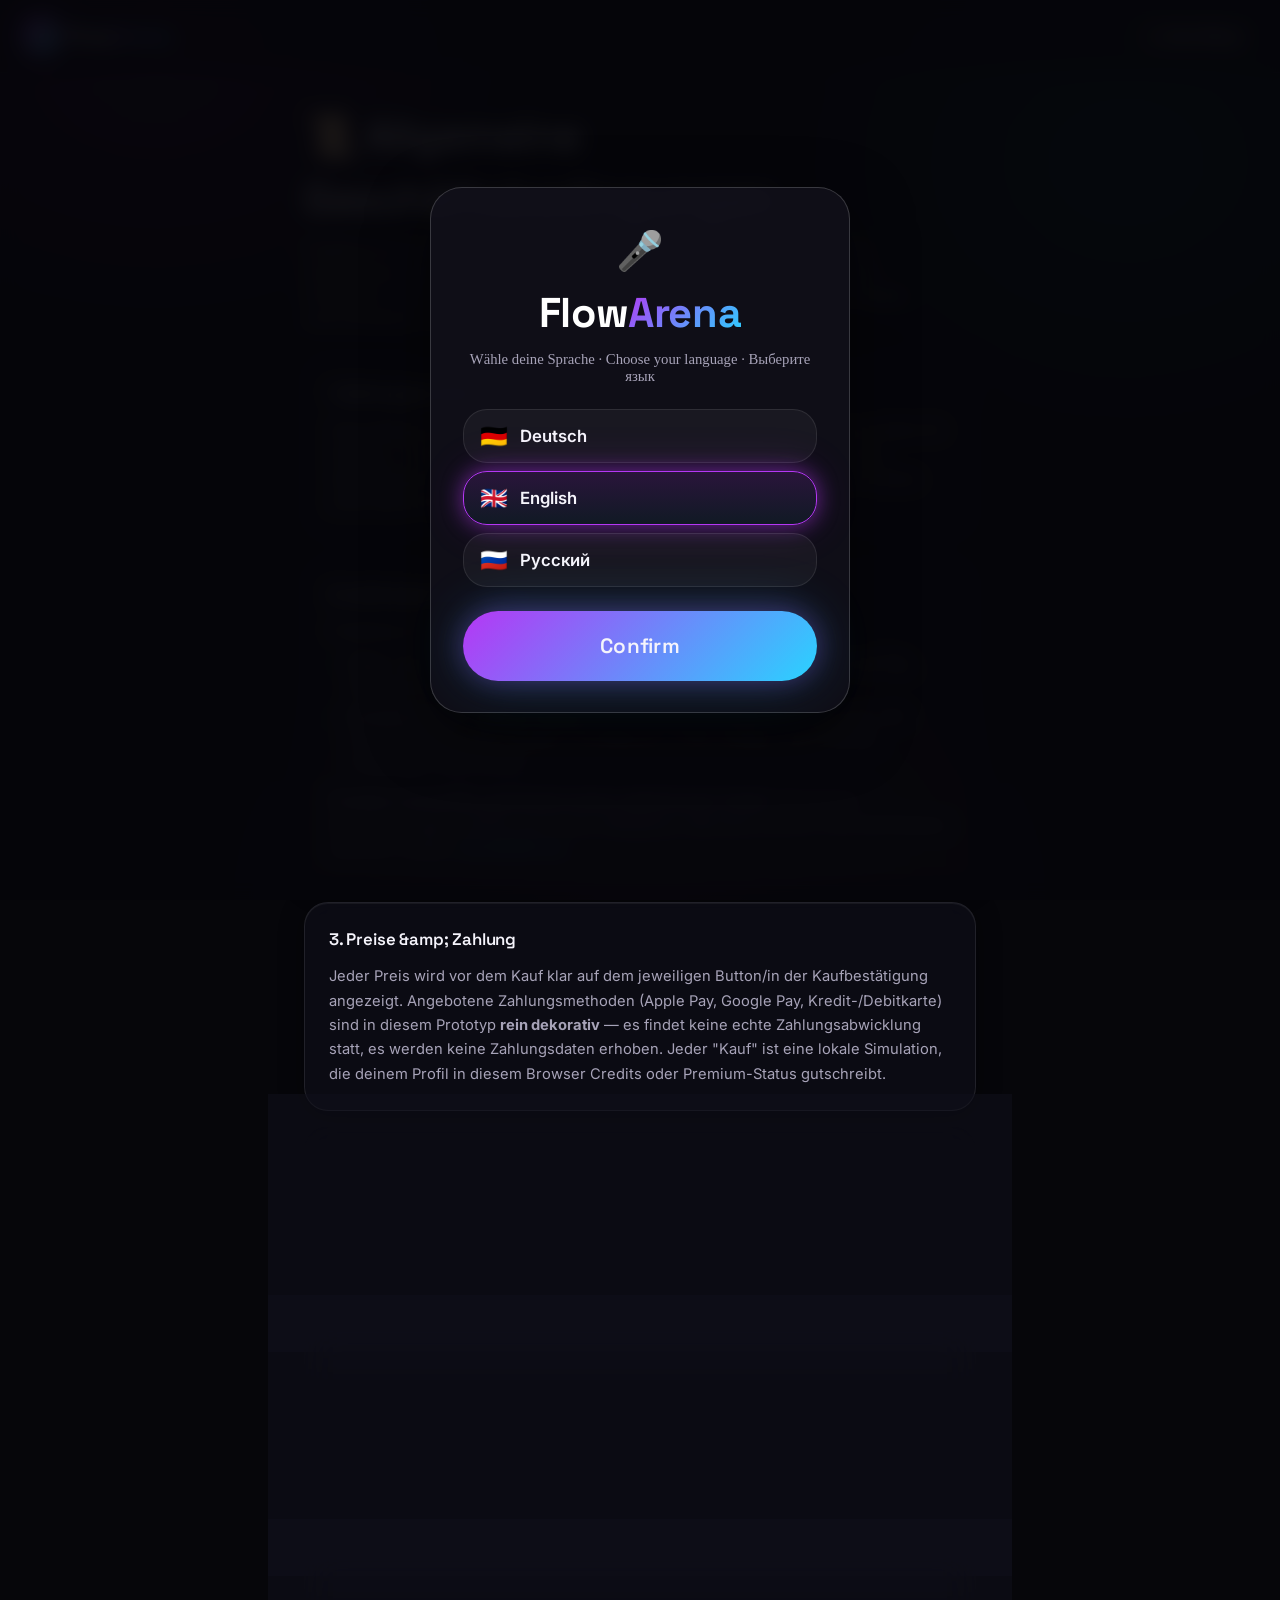
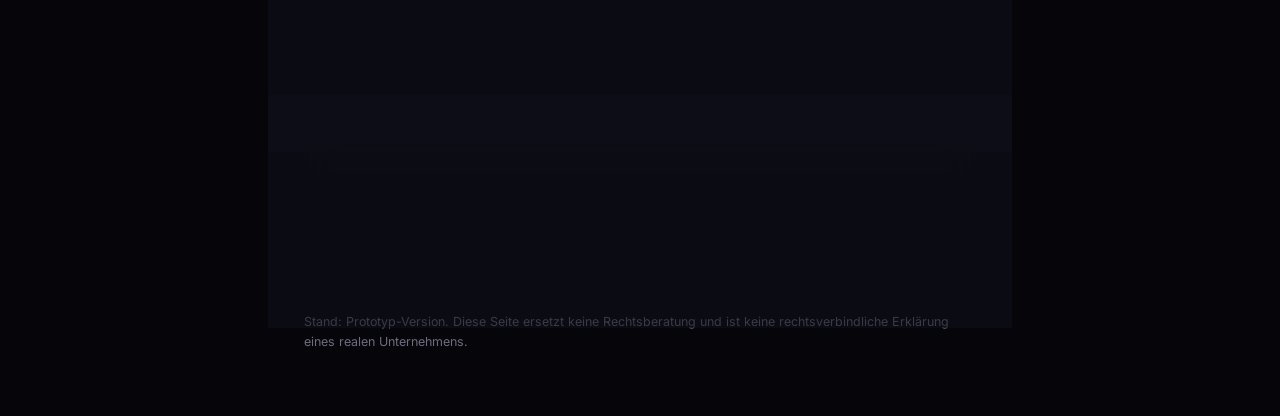
==== commit 78135bb5: "Reimwort-Duplikat-Bug behoben + Startscreen als Game statt Tutorial TEIL 1 - Reimwort-System (assets" ====
--- a/agb.html
+++ b/agb.html
@@ -3,7 +3,7 @@
 <head>
   <meta charset="UTF-8" />
   <meta name="viewport" content="width=device-width, initial-scale=1, viewport-fit=cover" />
-  <title>FlowArena — AGB</title>
+  <title data-i18n="meta.titles.agb">FlowArena — AGB</title>
   <meta name="description" content="FlowArena Allgemeine Geschäftsbedingungen (Demo-Prototyp)." />
   <meta name="theme-color" content="#06060a" />
 
@@ -54,8 +54,8 @@
       <h2 data-i18n="legal.terms.s2Title">2. Leistungsbeschreibung</h2>
       <p data-i18n="legal.terms.s2Intro">FlowArena unterscheidet zwei Stufen:</p>
       <ul>
-        <li data-i18n-html="legal.terms.s2Li1"><strong>Free:</strong> voller Zugriff auf das Kern-Gameplay, bis zu 5 Strophen/Challenge, bis zu 5 kostenlose Challenges/Tag, Werbung zwischen Menüs, Basis-Beats.</li>
-        <li data-i18n-html="legal.terms.s2Li2"><strong>Premium (6,99 € / Monat, Demo):</strong> keine Werbung, unbegrenzt Challenges, alle Premium-Beats/-Ball-Designs/-Animationen/-Profil-Designs, alle Premium-Challenges, Early Access, bis zu 10 Strophen/Challenge.</li>
+        <li data-i18n-html="legal.terms.s2Li1"><strong>Free:</strong> voller Zugriff auf das Kern-Gameplay, bis zu 5 kostenlose Challenges/Tag, Werbung zwischen Menüs, Basis-Beats.</li>
+        <li data-i18n-html="legal.terms.s2Li2"><strong>Premium (6,99 € / Monat, Demo):</strong> keine Werbung, unbegrenzt Challenges, alle Premium-Beats/-Ball-Designs/-Animationen/-Profil-Designs, alle Premium-Challenges, Early Access.</li>
       </ul>
       <p data-i18n-html="legal.terms.s2Body">
         <strong>Premium verschafft ausdrücklich keinen spielerischen Vorteil.</strong> Reimwörter, Bewertungslogik,
